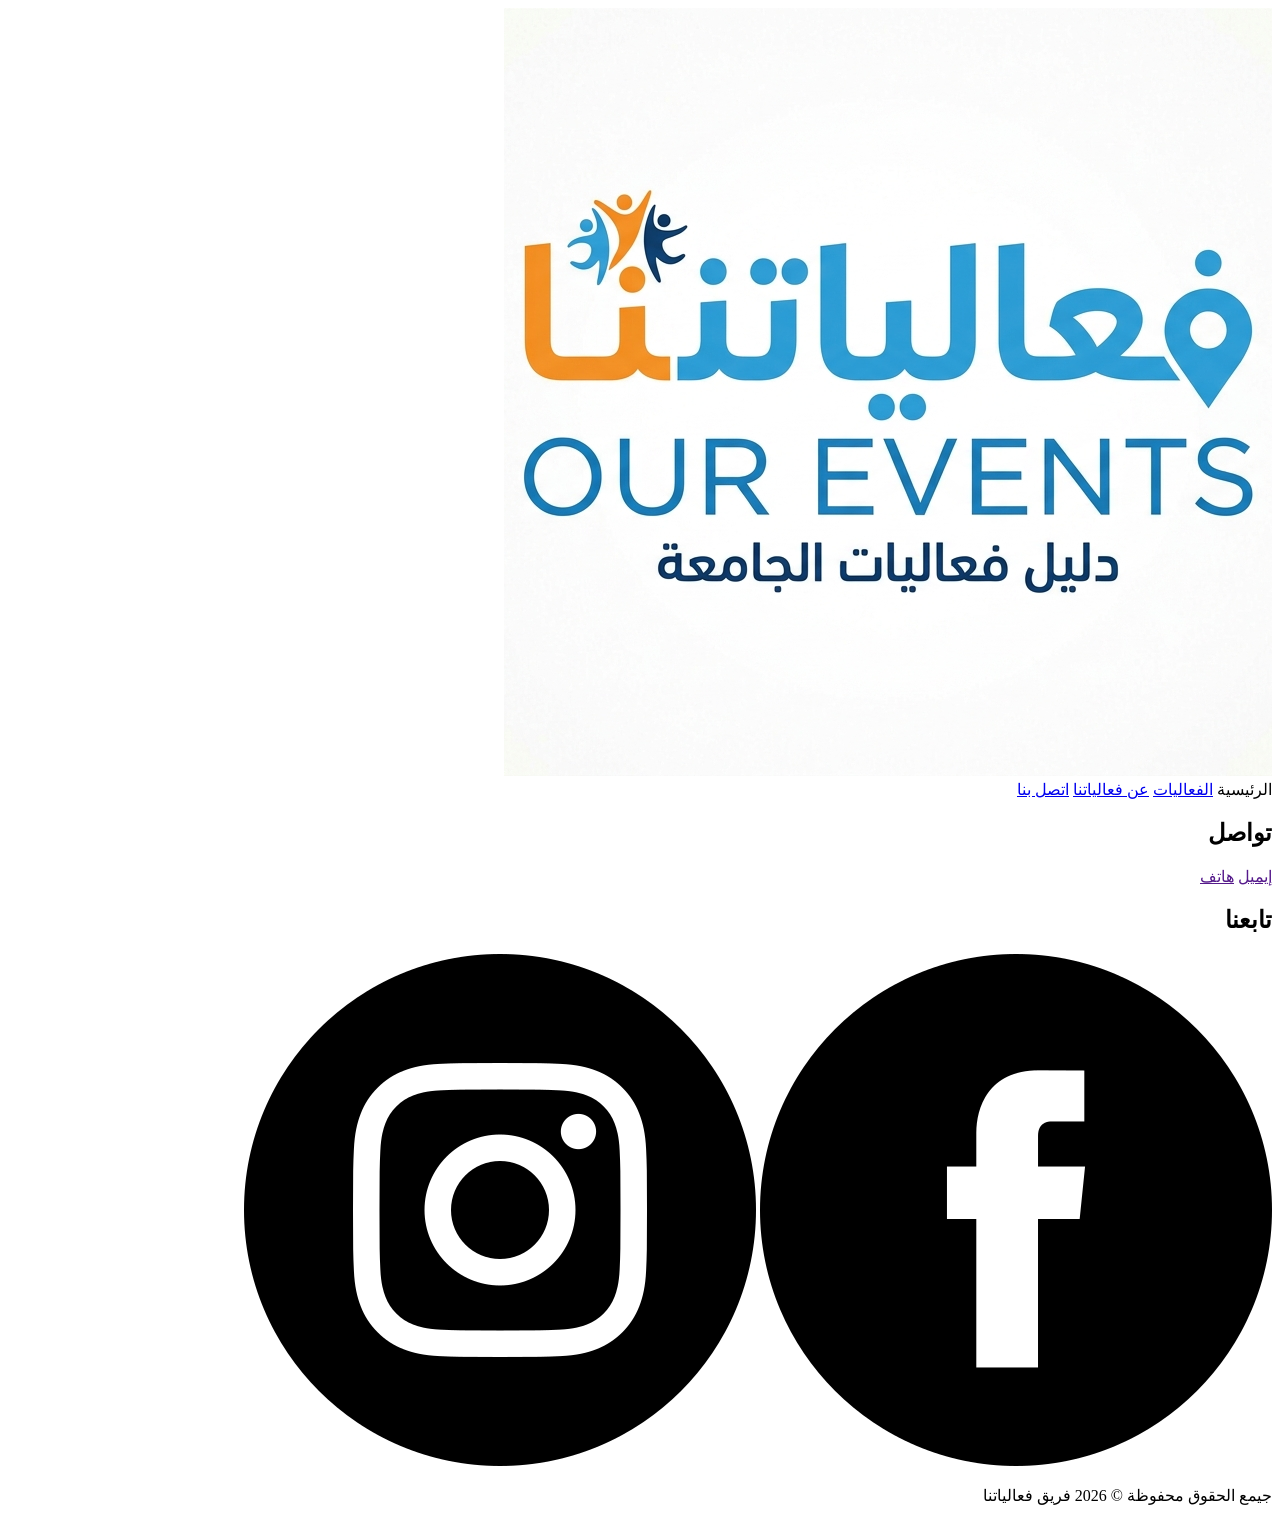
==== index.html @ 832bdce8 "first commit" ====
<!DOCTYPE html>
<html lang="ar">

<head>
    <meta charset="UTF-8">
    <meta name="viewport" content="width=device-width, initial-scale=1.0">
    <title>About</title>

    
</head>

<body dir="rtl">
    <header>
        <img src="assets/img/Logo.png" alt="Logo">
        
        <nav>
        <span>الرئيسية</span>
        <a href="/events.html">الفعاليات</a>
        <a href="/about.html">عن فعالياتنا</a>
        <a href="/contact.html">اتصل بنا</a> 
        </nav>
        
    </header>
    <main>
        <!-- “فعاليات بارزة هذا األسبوع” -->
        <section>

        </section>

        <section></section>
        <section></section>
    </main>
    <footer>
        <div>
            <h2>تواصل</h2>
            <a href="">إيميل</a>
            <a href="">هاتف</a>
        </div>
        <div>
            <h2>تابعنا</h2>
            <a href=""><img src="assets/img/facebook.png" alt=""></a>
            <a href=""><img src="assets/img/instagram.png" alt=""></a>
        </div>
        <div>
            <p>جيمع الحقوق محفوظة &copy; 2026 فريق فعالياتنا</p>
        </div>
    </footer>

</body>

</html>
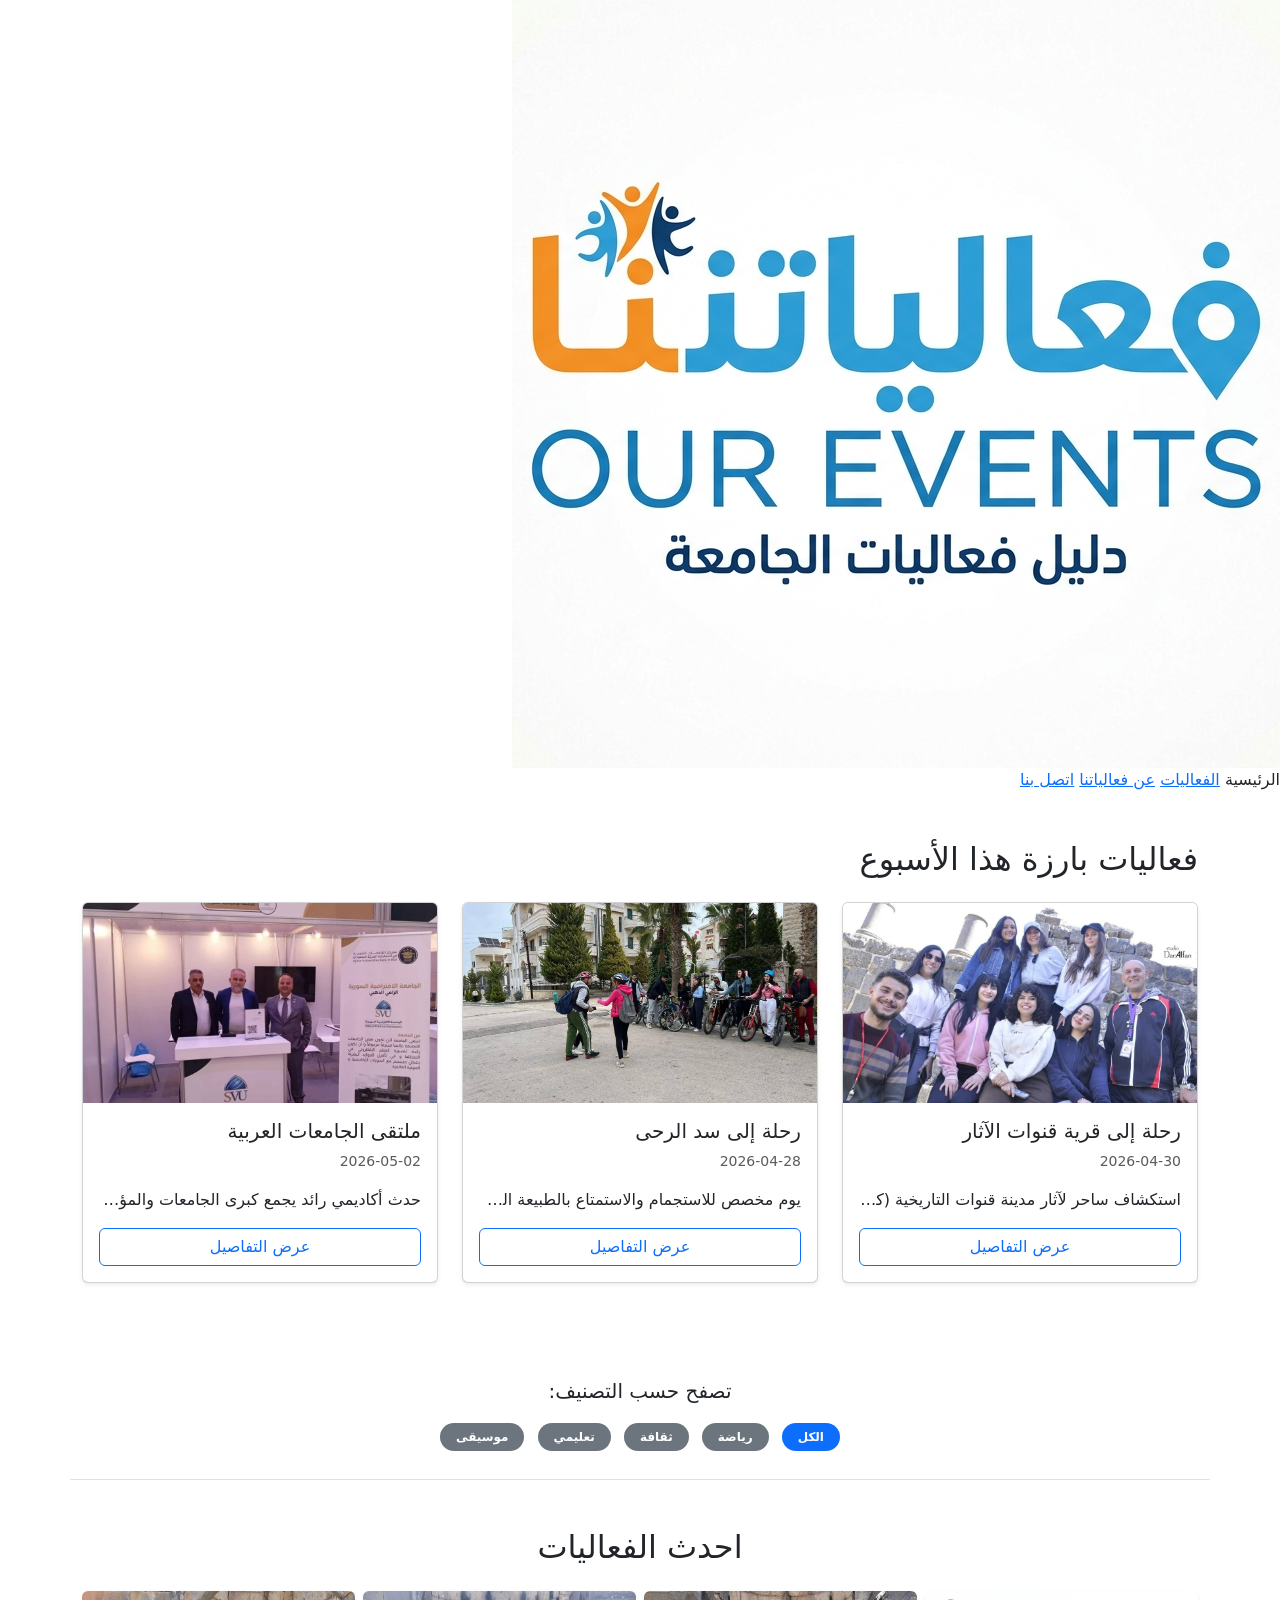
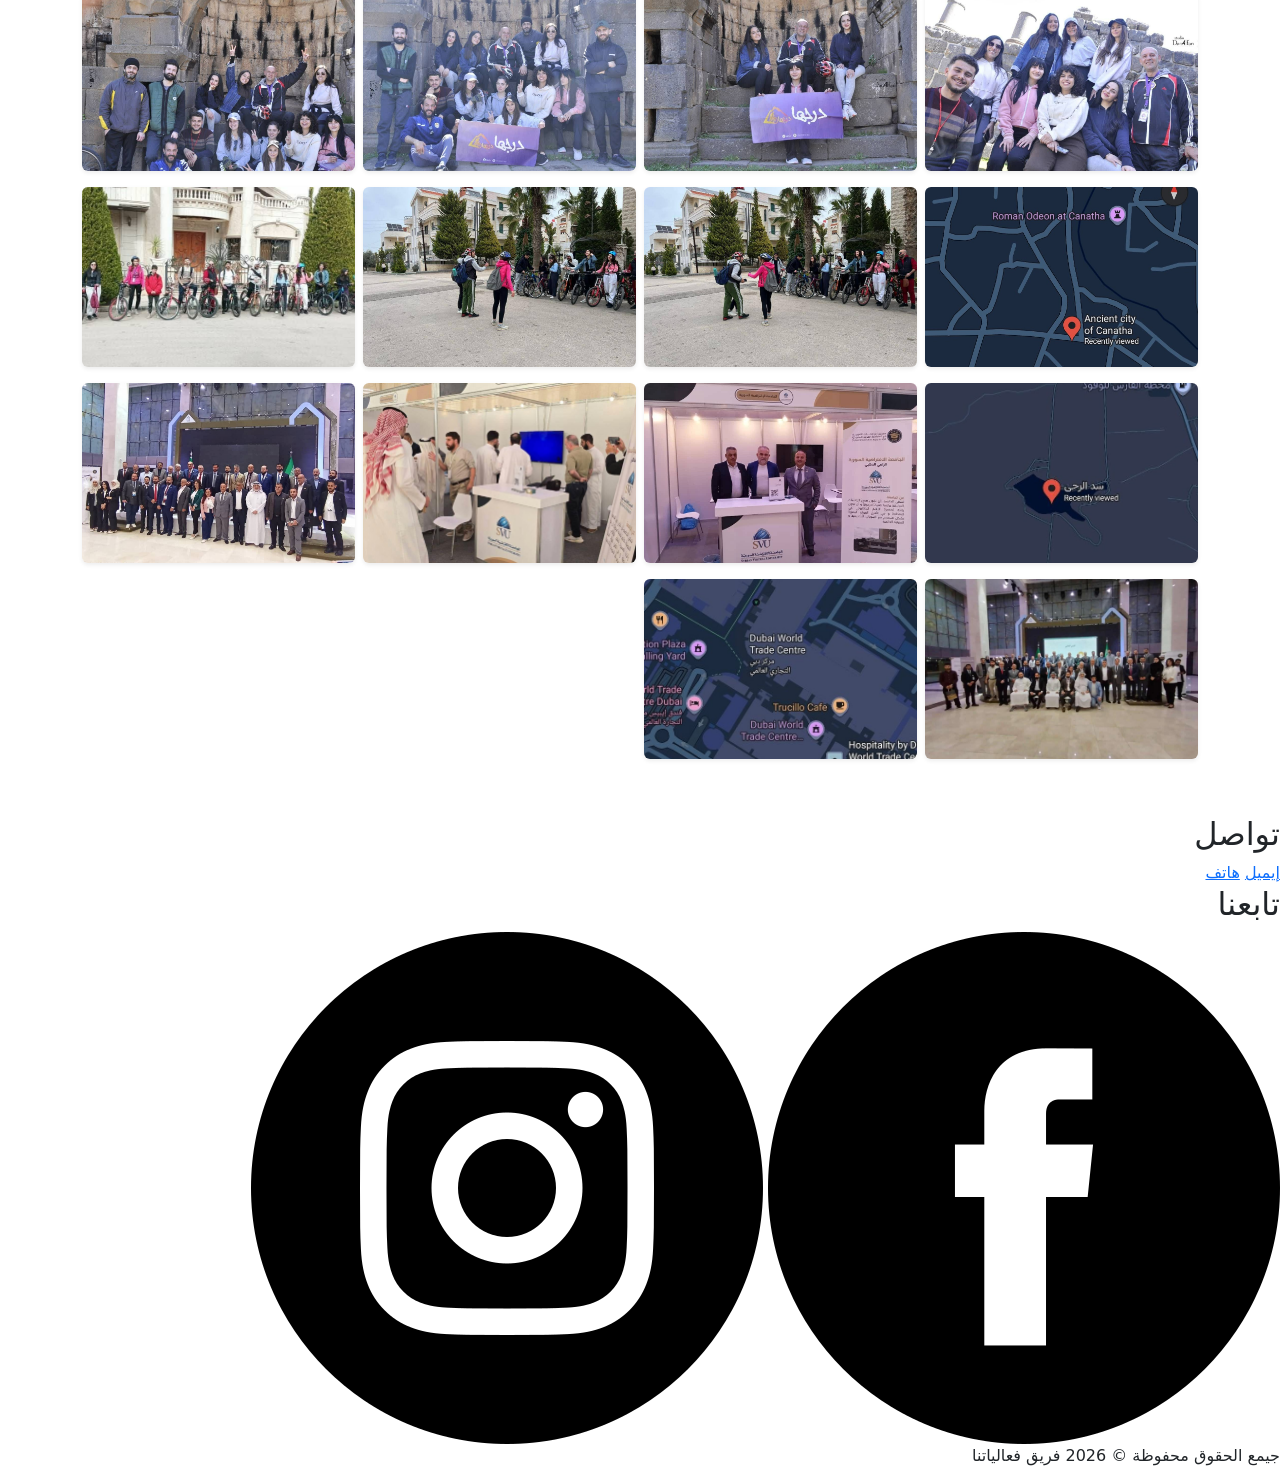
==== commit 47feb88d: "finished home page" ====
--- a/index.html
+++ b/index.html
@@ -5,11 +5,11 @@
     <meta charset="UTF-8">
     <meta name="viewport" content="width=device-width, initial-scale=1.0">
     <title>About</title>
-
+    <link href="https://cdn.jsdelivr.net/npm/bootstrap@5.3.0/dist/css/bootstrap.min.css" rel="stylesheet">
     
 </head>
 
-<body dir="rtl">
+<body dir="rtl" onload="showWeeklyEvents() ; loadWeeklyGallery()">
     <header>
         <img src="assets/img/Logo.png" alt="Logo">
         
@@ -22,13 +22,31 @@
         
     </header>
     <main>
-        <!-- “فعاليات بارزة هذا األسبوع” -->
-        <section>
-
+        <!-- weekly events -->
+        <section class="container py-5">
+            <h2 class="mb-4">فعاليات بارزة هذا الأسبوع</h2>
+            <!-- container for the weekly events  -->
+            <div id="weeklyEventsList" class="row">
+                </div>
         </section>
 
-        <section></section>
-        <section></section>
+        <!-- badges section -->
+         <section class="container py-4 text-center">
+            <h5 class="mb-3">تصفح حسب التصنيف:</h5>
+            <div id="filterBadges">
+                <span class="badge rounded-pill bg-primary p-2 px-3 m-1" style="cursor:pointer" onclick="filterByBadge('all')">الكل</span>
+                <span class="badge rounded-pill bg-secondary p-2 px-3 m-1" style="cursor:pointer" onclick="filterByBadge('رياضة')">رياضة</span>
+                <span class="badge rounded-pill bg-secondary p-2 px-3 m-1" style="cursor:pointer" onclick="filterByBadge('ثقافة')">ثقافة</span>
+                <span class="badge rounded-pill bg-secondary p-2 px-3 m-1" style="cursor:pointer" onclick="filterByBadge('تعليمي')">تعليمي</span>
+                <span class="badge rounded-pill bg-secondary p-2 px-3 m-1" style="cursor:pointer" onclick="filterByBadge('موسيقى')">موسيقى</span>
+            </div>
+        </section>
+        <!-- current week events imgs -->
+         <section class="container py-5 border-top">
+            <h2 class="mb-4 text-center">احدث الفعاليات</h2>
+            <div id="weeklyGallery" class="row g-2">
+                </div>
+        </section>
     </main>
     <footer>
         <div>
@@ -46,6 +64,7 @@
         </div>
     </footer>
 
+    <script src="assets/js/main.js"></script>
 </body>
 
 </html>
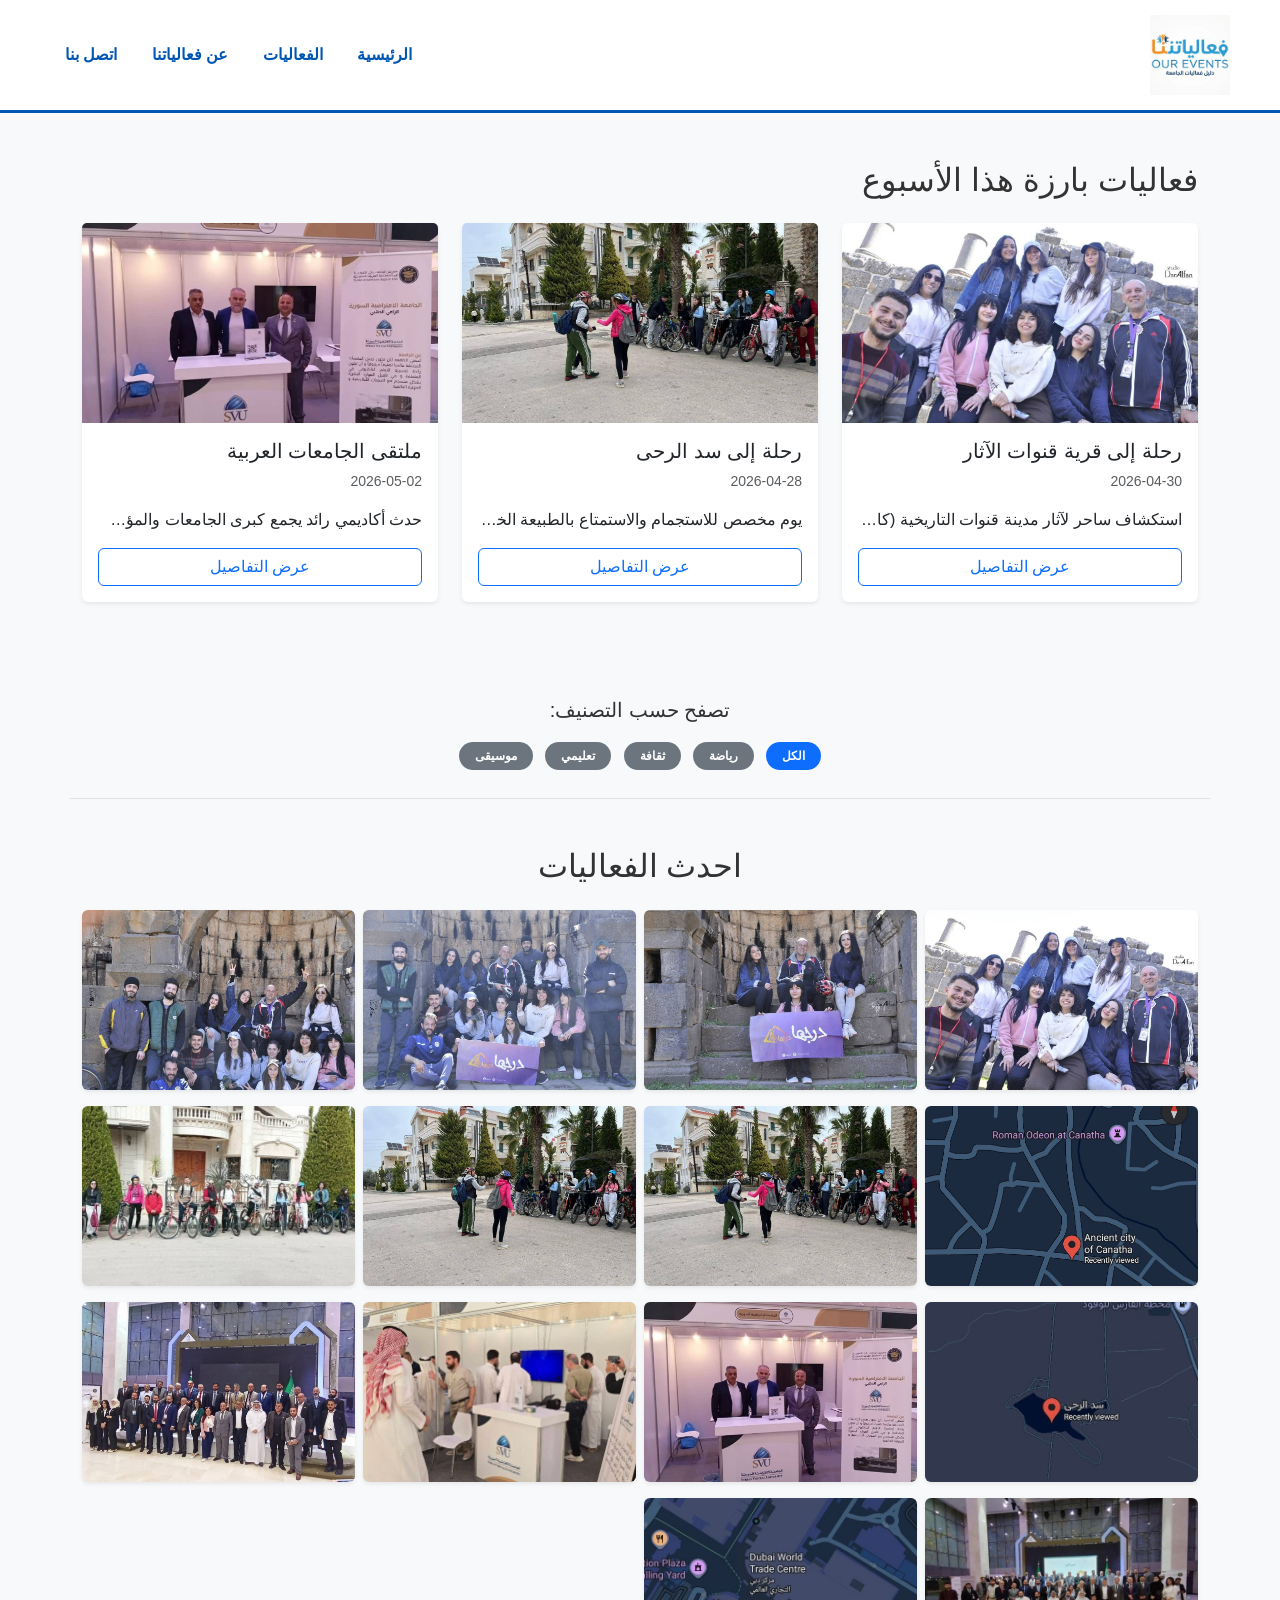
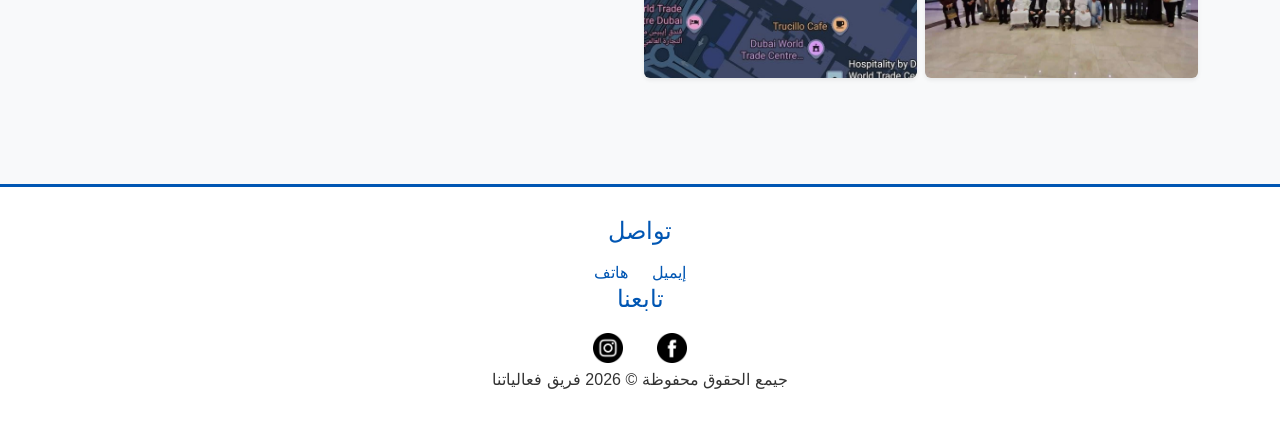
==== commit 4b1300ab: "fix styling" ====
--- a/index.html
+++ b/index.html
@@ -6,7 +6,7 @@
     <meta name="viewport" content="width=device-width, initial-scale=1.0">
     <title>About</title>
     <link href="https://cdn.jsdelivr.net/npm/bootstrap@5.3.0/dist/css/bootstrap.min.css" rel="stylesheet">
-    
+    <link rel="stylesheet" href="assets/css/styles.css">
 </head>
 
 <body dir="rtl" onload="showWeeklyEvents() ; loadWeeklyGallery()">
--- a/assets/css/styles.css
+++ b/assets/css/styles.css
@@ -0,0 +1,79 @@
+/* full body  */
+body {
+    font-family: Arial, sans-serif;
+    background-color: #f8f9fa;   
+    color: #333;                 
+}
+
+/* header */
+header {
+    background-color: white;
+    padding: 15px 50px;
+    display: flex;             
+    justify-content: space-between;
+    align-items: center;
+    border-bottom: 3px solid #0056b3;
+}
+
+header img {
+    height: 80px;
+}
+
+/* links */
+nav a, nav span {
+    text-decoration: none;
+    color: #0056b3;
+    margin: 0 15px;
+    font-weight: bold;
+}
+/* hover effect */
+nav a:hover {
+    color: #ff6600; 
+}
+/* footer */
+footer {
+    background-color: white;   
+    color: #333;                
+    padding: 30px 0;
+    margin-top: 50px;
+    text-align: center;
+    border-top: 3px solid #0056b3; 
+}
+/* footer titles */
+footer h2 {
+    color: #0056b3; 
+    font-size: 1.5rem;
+    margin-bottom: 15px;
+}
+
+/* footer links */
+footer a {
+    color: #0056b3; 
+    text-decoration: none;
+    margin: 0 10px;
+    font-weight: 500;
+}
+/* hover effect */
+footer a:hover {
+    color: #ff6600; 
+}
+/* imgs in the footer */
+footer img {
+    width: 30px;
+    margin: 5px;
+    transition: 0.3s;
+}
+
+footer img:hover {
+    opacity: 0.7; 
+}
+
+/* cards style */
+.card {
+    border: none !important;
+    transition: 0.3s; 
+}
+
+.card:hover {
+    transform: translateY(-5px); 
+}
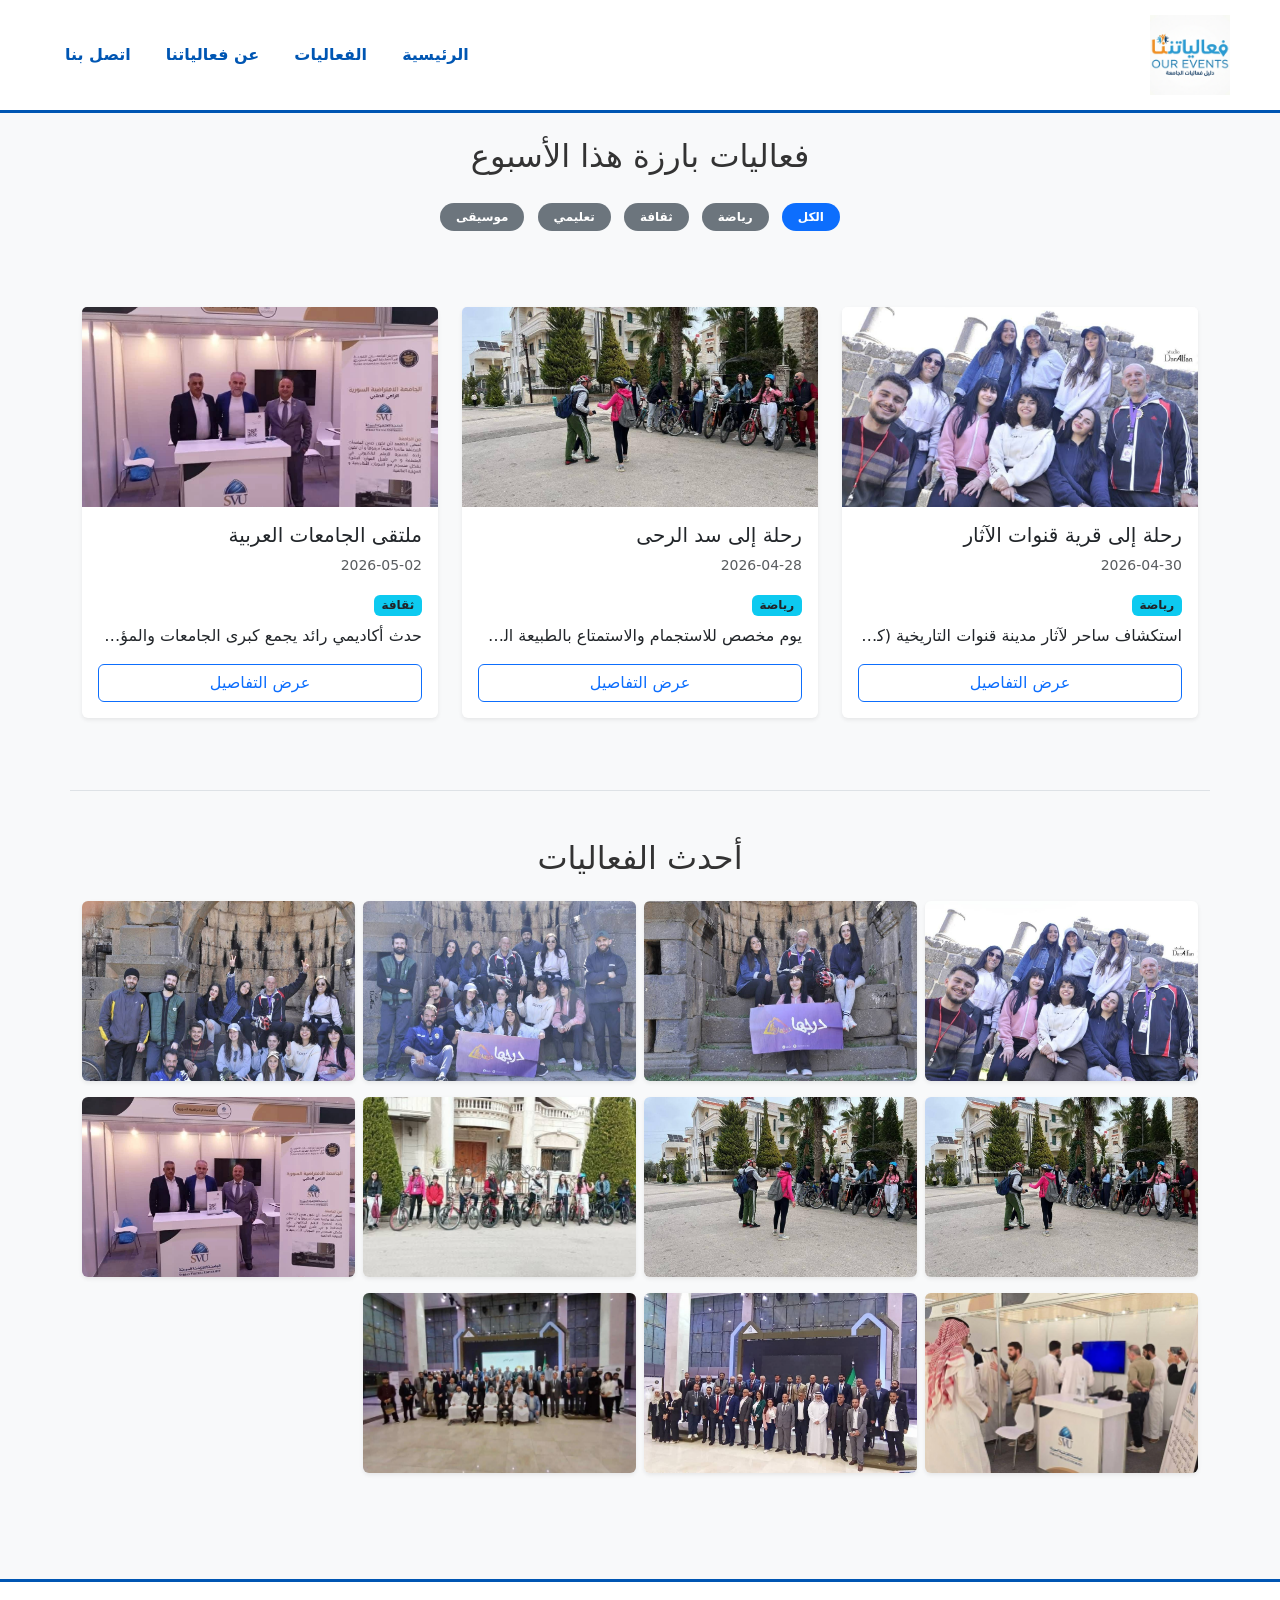
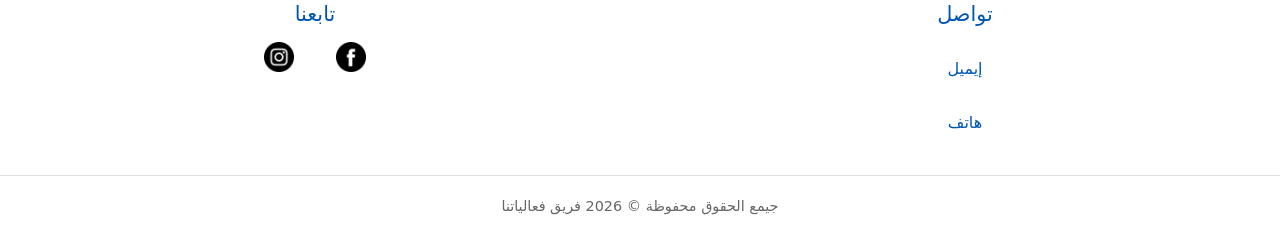
==== commit edab7b99: "update : styling" ====
--- a/index.html
+++ b/index.html
@@ -4,12 +4,12 @@
 <head>
     <meta charset="UTF-8">
     <meta name="viewport" content="width=device-width, initial-scale=1.0">
-    <title>About</title>
+    <title>الرئيسية</title>
     <link href="https://cdn.jsdelivr.net/npm/bootstrap@5.3.0/dist/css/bootstrap.min.css" rel="stylesheet">
     <link rel="stylesheet" href="assets/css/styles.css">
 </head>
 
-<body dir="rtl" onload="showWeeklyEvents() ; loadWeeklyGallery()">
+<body dir="rtl" onload="filterByBadge('all') ; loadWeeklyGallery()">
     <header>
         <img src="assets/img/Logo.png" alt="Logo">
         
@@ -22,17 +22,9 @@
         
     </header>
     <main>
-        <!-- weekly events -->
-        <section class="container py-5">
-            <h2 class="mb-4">فعاليات بارزة هذا الأسبوع</h2>
-            <!-- container for the weekly events  -->
-            <div id="weeklyEventsList" class="row">
-                </div>
-        </section>
-
         <!-- badges section -->
          <section class="container py-4 text-center">
-            <h5 class="mb-3">تصفح حسب التصنيف:</h5>
+            <h2 class="mb-4">فعاليات بارزة هذا الأسبوع</h2>
             <div id="filterBadges">
                 <span class="badge rounded-pill bg-primary p-2 px-3 m-1" style="cursor:pointer" onclick="filterByBadge('all')">الكل</span>
                 <span class="badge rounded-pill bg-secondary p-2 px-3 m-1" style="cursor:pointer" onclick="filterByBadge('رياضة')">رياضة</span>
@@ -41,9 +33,18 @@
                 <span class="badge rounded-pill bg-secondary p-2 px-3 m-1" style="cursor:pointer" onclick="filterByBadge('موسيقى')">موسيقى</span>
             </div>
         </section>
+
+        <!-- weekly events -->
+        <section class="container py-5">
+            
+            <!-- container for the weekly events  -->
+            <div id="weeklyEventsList" class="row">
+                </div>
+        </section>
+
         <!-- current week events imgs -->
          <section class="container py-5 border-top">
-            <h2 class="mb-4 text-center">احدث الفعاليات</h2>
+            <h2 class="mb-4 text-center">أحدث الفعاليات</h2>
             <div id="weeklyGallery" class="row g-2">
                 </div>
         </section>
--- a/assets/css/styles.css
+++ b/assets/css/styles.css
@@ -1,6 +1,5 @@
 /* full body  */
 body {
-    font-family: Arial, sans-serif;
     background-color: #f8f9fa;   
     color: #333;                 
 }
@@ -30,20 +29,35 @@
 nav a:hover {
     color: #ff6600; 
 }
+
 /* footer */
 footer {
     background-color: white;   
     color: #333;                
-    padding: 30px 0;
+    padding: 20px 0;
     margin-top: 50px;
     text-align: center;
-    border-top: 3px solid #0056b3; 
+    border-top: 3px solid #0056b3;
+    display: flex;
+    flex-wrap: wrap;
+    justify-content: space-around;
+    align-items: flex-start;
+    gap: 20px; 
 }
+
+/* footer sections (divs) */
+footer div {
+    flex: 1;
+    min-width: 200px;
+    padding: 0 15px;
+}
+
 /* footer titles */
 footer h2 {
     color: #0056b3; 
-    font-size: 1.5rem;
-    margin-bottom: 15px;
+    font-size: 1.3rem;
+    margin-bottom: 10px;
+
 }
 
 /* footer links */
@@ -52,20 +66,65 @@
     text-decoration: none;
     margin: 0 10px;
     font-weight: 500;
+    display: inline-block;
 }
+
+/* contact links - stack them vertically */
+footer div:first-child a {
+    display: block;
+    margin-top: 15px;
+    padding-top: 15px; 
+}
+
 /* hover effect */
 footer a:hover {
     color: #ff6600; 
 }
-/* imgs in the footer */
+
+/* social media images */
 footer img {
     width: 30px;
-    margin: 5px;
+    height: 30px;
+    margin: 5px 8px;
     transition: 0.3s;
+    vertical-align: middle;
 }
 
 footer img:hover {
-    opacity: 0.7; 
+    opacity: 0.7;
+    transform: scale(1.1);
+}
+
+/* copyright section - full width */
+footer div:last-child {
+    flex-basis: 100%;
+    margin-top: 20px;
+    padding-top: 20px;
+    border-top: 1px solid #e0e0e0;
+}
+
+footer div:last-child p {
+    margin: 0;
+    font-size: 0.9rem;
+    color: #666;
+}
+
+/* responsive design for smaller screens */
+@media (max-width: 600px) {
+    footer {
+        flex-direction: column;
+        align-items: center;
+        text-align: center;
+    }
+    
+    footer div {
+        width: 100%;
+        margin-bottom: 20px;
+    }
+    
+    footer div:last-child {
+        margin-top: 10px;
+    }
 }
 
 /* cards style */
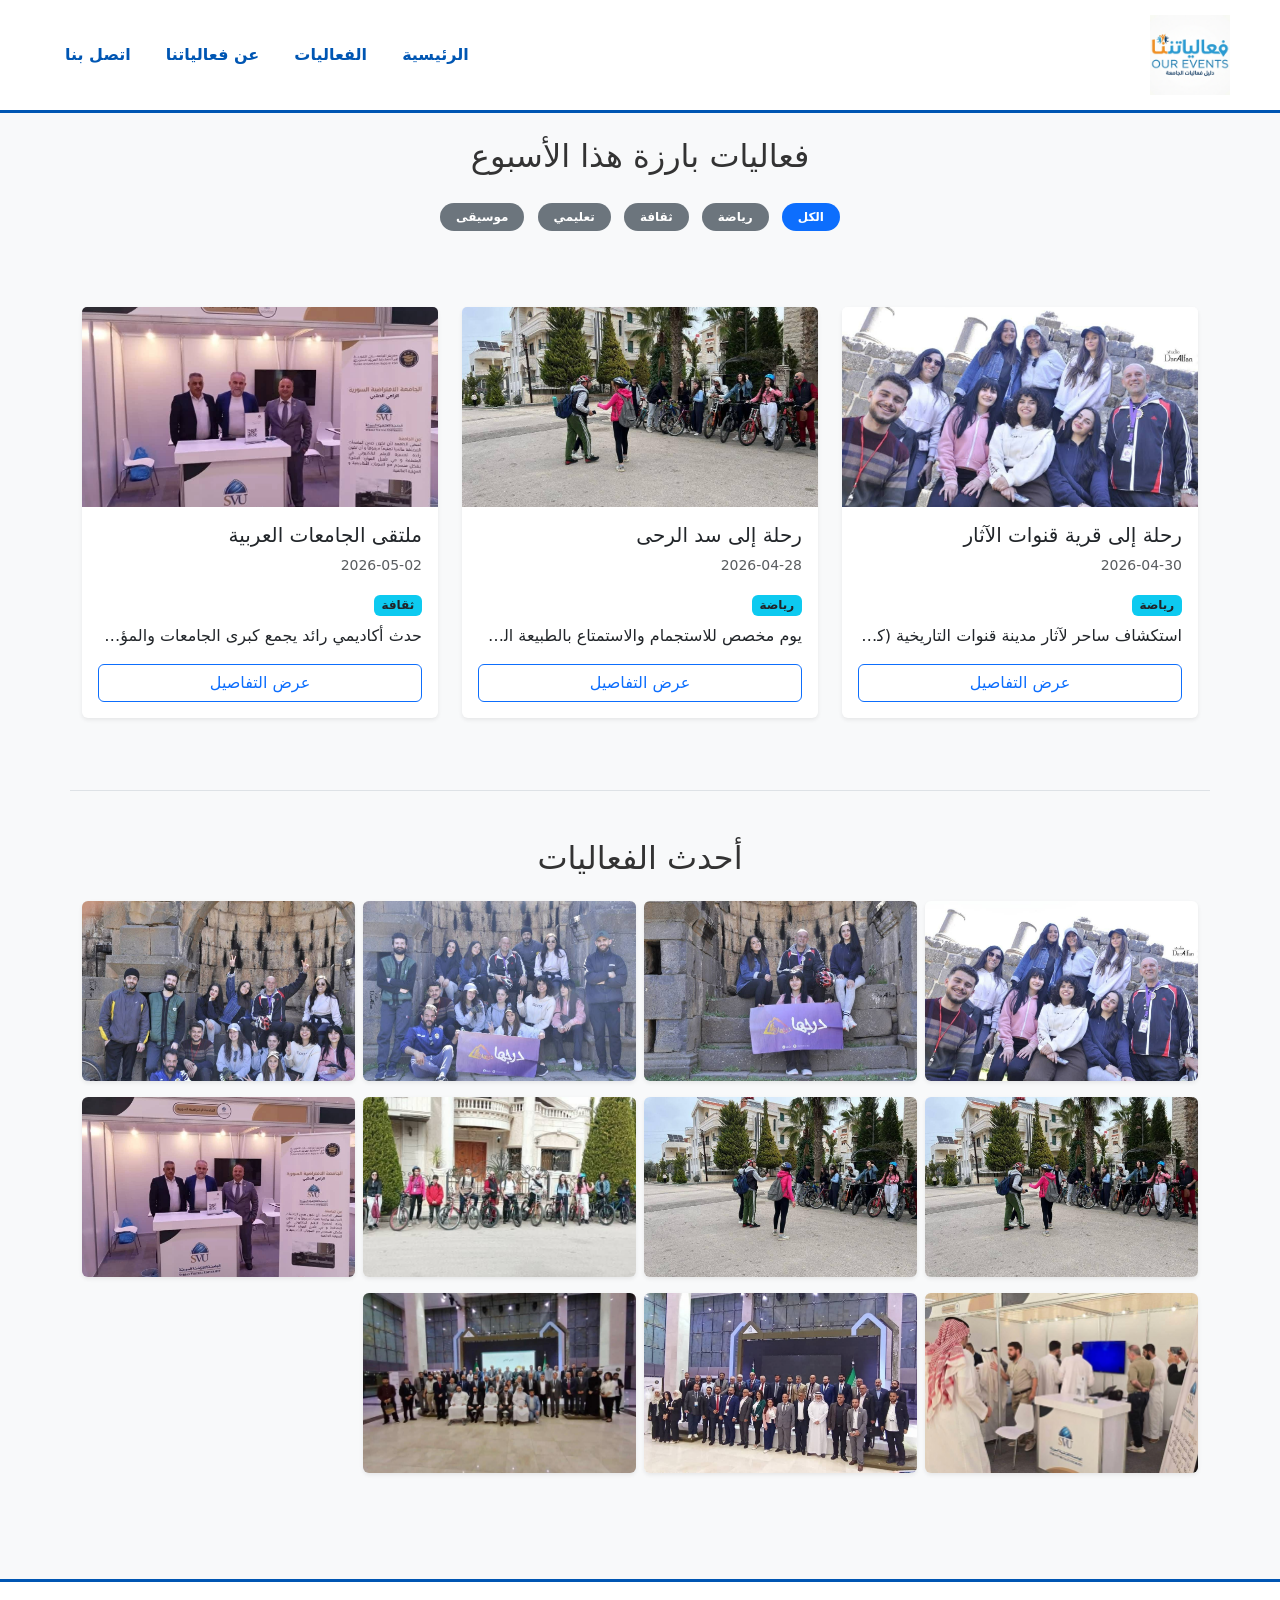
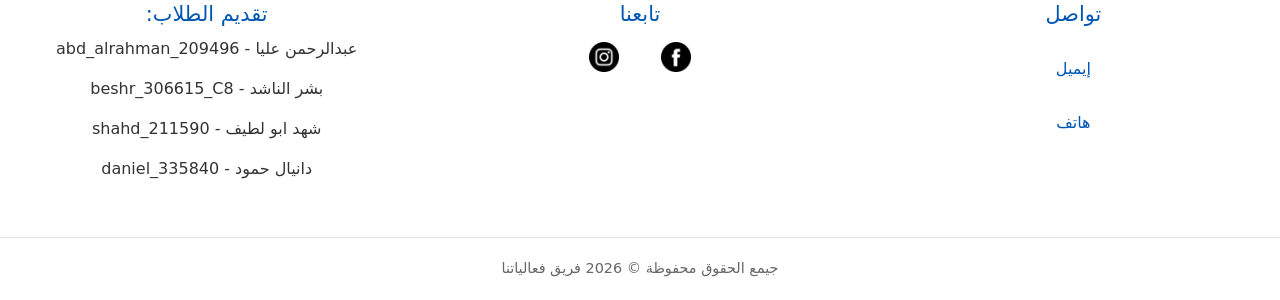
==== commit a3bfa1f1: "names and ids update" ====
--- a/index.html
+++ b/index.html
@@ -15,9 +15,9 @@
         
         <nav>
         <span>الرئيسية</span>
-        <a href="/events.html">الفعاليات</a>
-        <a href="/about.html">عن فعالياتنا</a>
-        <a href="/contact.html">اتصل بنا</a> 
+        <a href="./events.html">الفعاليات</a>
+        <a href="./about.html">عن فعالياتنا</a>
+        <a href="./contact.html">اتصل بنا</a> 
         </nav>
         
     </header>
@@ -59,7 +59,13 @@
             <h2>تابعنا</h2>
             <a href=""><img src="assets/img/facebook.png" alt=""></a>
             <a href=""><img src="assets/img/instagram.png" alt=""></a>
+            
         </div>
+        <div><h2>تقديم الطلاب:</h2>
+            <p>عبدالرحمن عليا - abd_alrahman_209496</p>
+            <p>بشر الناشد - beshr_306615_C8</p>
+            <p>شهد ابو لطيف - shahd_211590</p>
+            <p>دانيال حمود - daniel_335840</p></div>
         <div>
             <p>جيمع الحقوق محفوظة &copy; 2026 فريق فعالياتنا</p>
         </div>
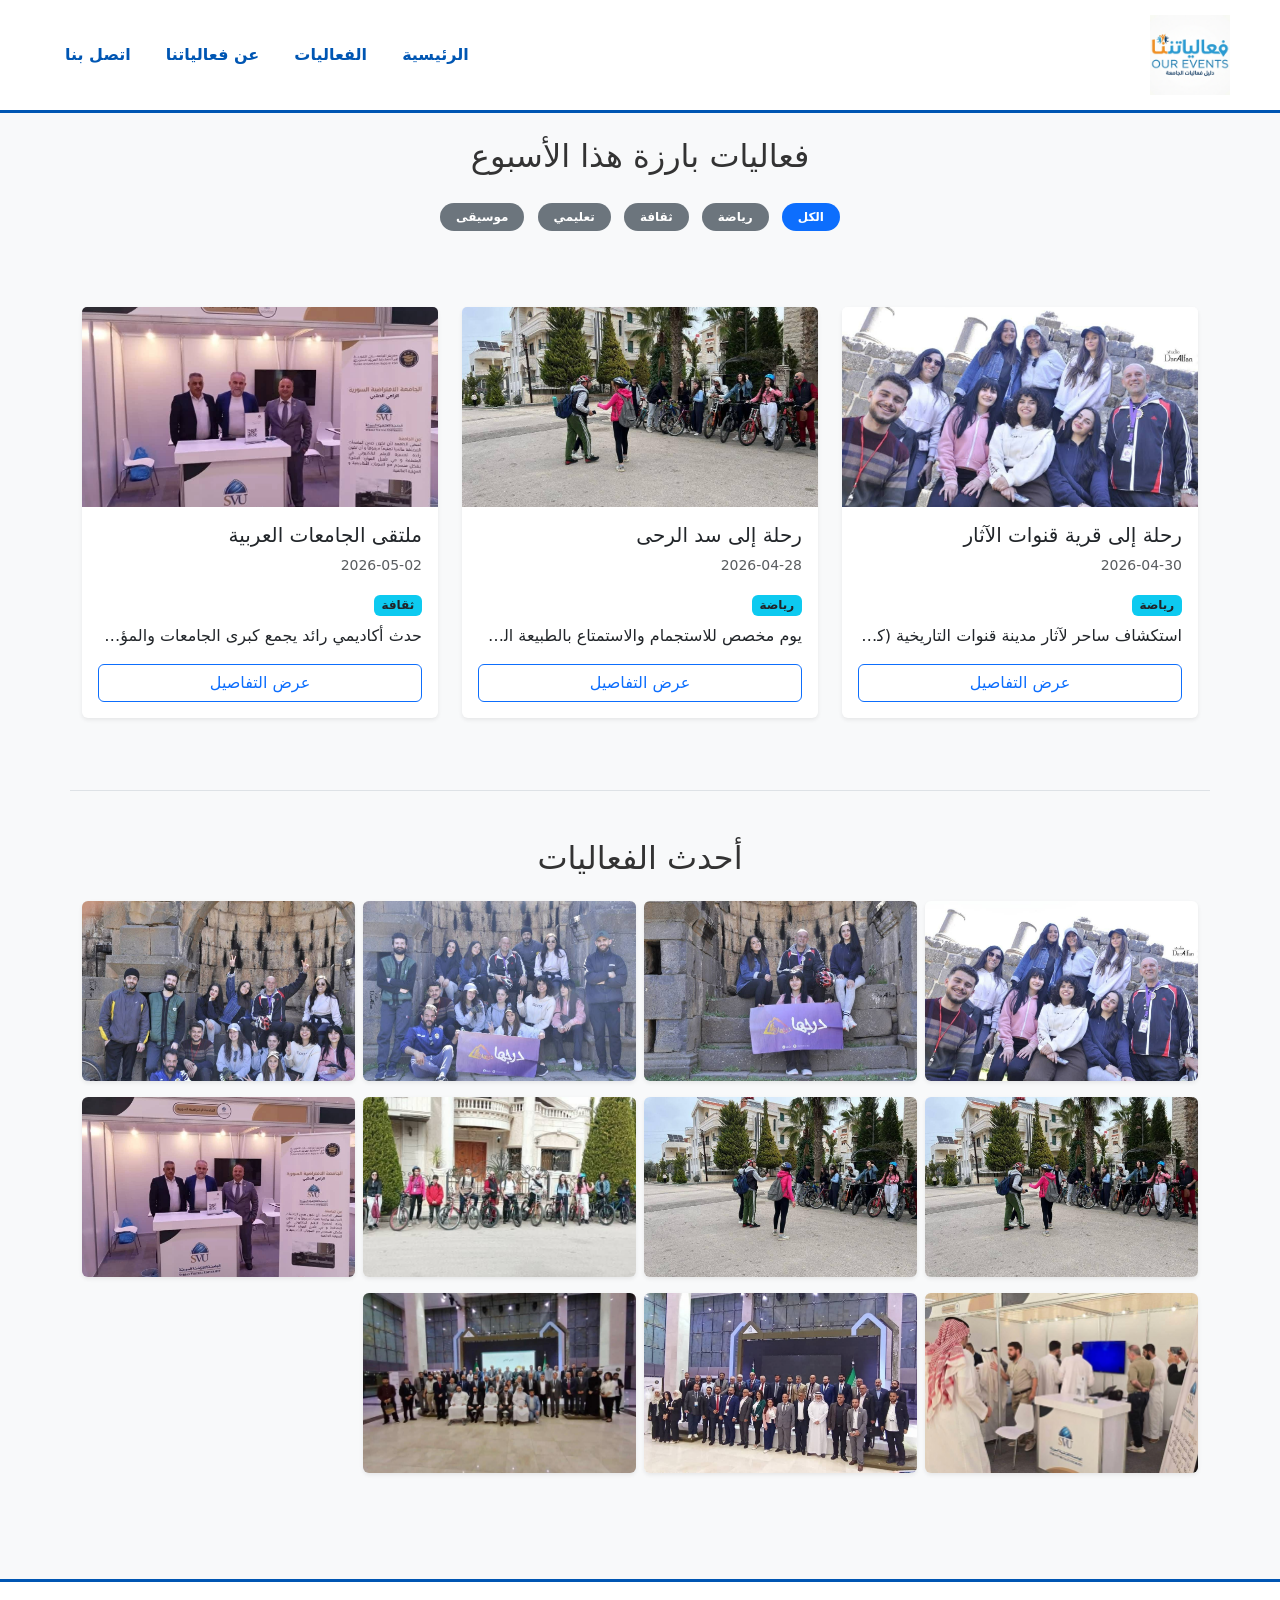
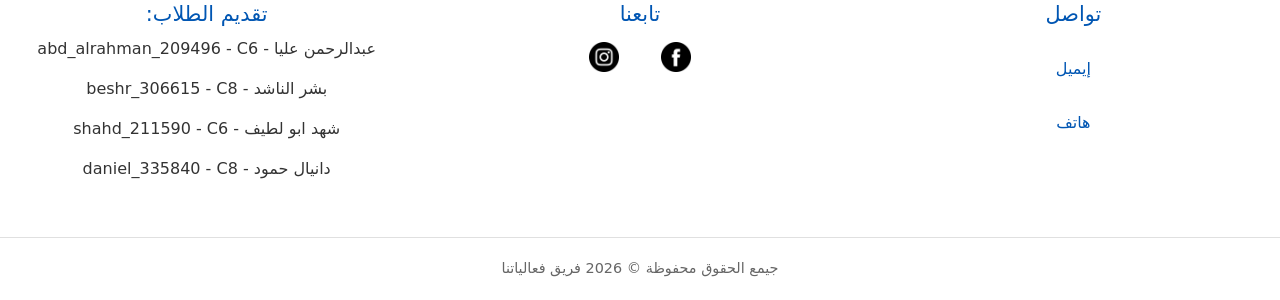
==== commit 44fa5dd1: "names and ids update2" ====
--- a/index.html
+++ b/index.html
@@ -62,10 +62,10 @@
             
         </div>
         <div><h2>تقديم الطلاب:</h2>
-            <p>عبدالرحمن عليا - abd_alrahman_209496</p>
-            <p>بشر الناشد - beshr_306615_C8</p>
-            <p>شهد ابو لطيف - shahd_211590</p>
-            <p>دانيال حمود - daniel_335840</p></div>
+            <p>عبدالرحمن عليا - abd_alrahman_209496 - C6</p>
+            <p>بشر الناشد - beshr_306615 - C8</p>
+            <p>شهد ابو لطيف - shahd_211590 - C6</p>
+            <p>دانيال حمود - daniel_335840 - C8</p></div>
         <div>
             <p>جيمع الحقوق محفوظة &copy; 2026 فريق فعالياتنا</p>
         </div>
